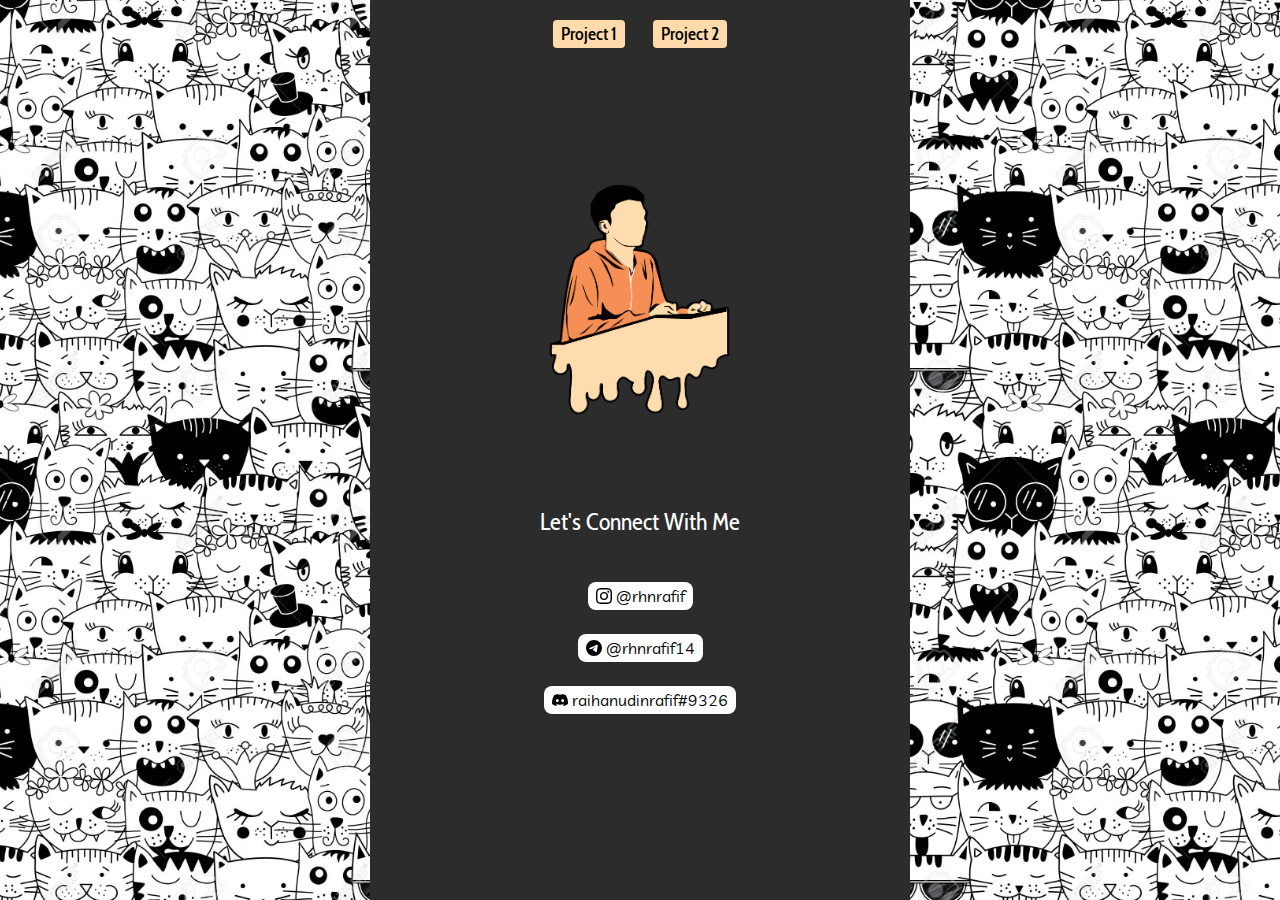
==== index.html @ d8d4a9e9 "dev web sudah dengan vite dan tailwind" ====
<!DOCTYPE html>
<html lang="en" class="scroll-smooth">

<head>
    <meta charset="UTF-8">
    <meta http-equiv="X-UA-Compatible" content="IE=edge">
    <meta name="viewport" content="width=device-width, initial-scale=1.0">
    <title>rhnrafif | Home</title>
    <link rel="stylesheet" href="/css/main.css">
    <link href="https://fonts.googleapis.com/css2?family=Cabin+Condensed:wght@400;500&display=swap" rel="stylesheet">
    <link href="https://fonts.googleapis.com/css2?family=Livvic:wght@300;500;600;700&display=swap" rel="stylesheet">
  <script type="module" crossorigin src="/assets/index.891d93e6.js"></script>
</head>

<body class="font-root bg-[url('/img/bg.png')] w-full h-[100vh] overflow-y-hidden">
    <div class="m-auto bg-dark pb-8 w-full h-[100vh] max-w-[540px] flex flex-col justify-center items-center relative">
        <img class="my-16 w-[200px]" src="/img/nft.png" alt="Logo">

        <!-- Button Project -->
        <div class="absolute top-5 m-auto flex flex-row gap-7">
            <button class="border-none bg-[#FFDBAC] px-2 rounded ">
                <a id="project1" class="text-lg font-medium text-black " href="#">Project 1</a>
            </button>
            <button class="border-none bg-[#FFDBAC] px-2 rounded">
                <a id="project2" class="text-lg font-medium text-black" href="#">Project 2</a>
            </button>
        </div>
        <div class="mt-5 mb-7">
            <p class="text-2xl text-white">Let's Connect With Me</p>
        </div>
        <div class="flex flex-col justify-center items-center gap-6 pt-4 mb-10">
            <!-- Instagram -->
            <button class="py-[2px] px-2 bg-white rounded-lg">
                <a class="flex justify-center items-center gap-1 font-link" href="https://instagram.com/rhnrafif"
                    target="_blank">
                    <svg class="w-5 md:w-4" role="img" viewBox="0 0 24 24" xmlns="http://www.w3.org/2000/svg">
                        <title>Instagram</title>
                        <path
                            d="M12 0C8.74 0 8.333.015 7.053.072 5.775.132 4.905.333 4.14.63c-.789.306-1.459.717-2.126 1.384S.935 3.35.63 4.14C.333 4.905.131 5.775.072 7.053.012 8.333 0 8.74 0 12s.015 3.667.072 4.947c.06 1.277.261 2.148.558 2.913.306.788.717 1.459 1.384 2.126.667.666 1.336 1.079 2.126 1.384.766.296 1.636.499 2.913.558C8.333 23.988 8.74 24 12 24s3.667-.015 4.947-.072c1.277-.06 2.148-.262 2.913-.558.788-.306 1.459-.718 2.126-1.384.666-.667 1.079-1.335 1.384-2.126.296-.765.499-1.636.558-2.913.06-1.28.072-1.687.072-4.947s-.015-3.667-.072-4.947c-.06-1.277-.262-2.149-.558-2.913-.306-.789-.718-1.459-1.384-2.126C21.319 1.347 20.651.935 19.86.63c-.765-.297-1.636-.499-2.913-.558C15.667.012 15.26 0 12 0zm0 2.16c3.203 0 3.585.016 4.85.071 1.17.055 1.805.249 2.227.415.562.217.96.477 1.382.896.419.42.679.819.896 1.381.164.422.36 1.057.413 2.227.057 1.266.07 1.646.07 4.85s-.015 3.585-.074 4.85c-.061 1.17-.256 1.805-.421 2.227-.224.562-.479.96-.899 1.382-.419.419-.824.679-1.38.896-.42.164-1.065.36-2.235.413-1.274.057-1.649.07-4.859.07-3.211 0-3.586-.015-4.859-.074-1.171-.061-1.816-.256-2.236-.421-.569-.224-.96-.479-1.379-.899-.421-.419-.69-.824-.9-1.38-.165-.42-.359-1.065-.42-2.235-.045-1.26-.061-1.649-.061-4.844 0-3.196.016-3.586.061-4.861.061-1.17.255-1.814.42-2.234.21-.57.479-.96.9-1.381.419-.419.81-.689 1.379-.898.42-.166 1.051-.361 2.221-.421 1.275-.045 1.65-.06 4.859-.06l.045.03zm0 3.678c-3.405 0-6.162 2.76-6.162 6.162 0 3.405 2.76 6.162 6.162 6.162 3.405 0 6.162-2.76 6.162-6.162 0-3.405-2.76-6.162-6.162-6.162zM12 16c-2.21 0-4-1.79-4-4s1.79-4 4-4 4 1.79 4 4-1.79 4-4 4zm7.846-10.405c0 .795-.646 1.44-1.44 1.44-.795 0-1.44-.646-1.44-1.44 0-.794.646-1.439 1.44-1.439.793-.001 1.44.645 1.44 1.439z" />
                    </svg><span class="text-base "> @rhnrafif</span>
                </a>
            </button>

            <!-- Telegram -->
            <button class="py-[2px] px-2 bg-white rounded-lg">
                <a class="flex justify-center items-center gap-1 font-link" href="https://t.me/rhnrafif14"
                    target="_blank">
                    <svg class="w-5 md:w-4" role="img" viewBox="0 0 24 24" xmlns="http://www.w3.org/2000/svg"
                        width="16px">
                        <title>Telegram</title>
                        <path
                            d="M11.944 0A12 12 0 0 0 0 12a12 12 0 0 0 12 12 12 12 0 0 0 12-12A12 12 0 0 0 12 0a12 12 0 0 0-.056 0zm4.962 7.224c.1-.002.321.023.465.14a.506.506 0 0 1 .171.325c.016.093.036.306.02.472-.18 1.898-.962 6.502-1.36 8.627-.168.9-.499 1.201-.82 1.23-.696.065-1.225-.46-1.9-.902-1.056-.693-1.653-1.124-2.678-1.8-1.185-.78-.417-1.21.258-1.91.177-.184 3.247-2.977 3.307-3.23.007-.032.014-.15-.056-.212s-.174-.041-.249-.024c-.106.024-1.793 1.14-5.061 3.345-.48.33-.913.49-1.302.48-.428-.008-1.252-.241-1.865-.44-.752-.245-1.349-.374-1.297-.789.027-.216.325-.437.893-.663 3.498-1.524 5.83-2.529 6.998-3.014 3.332-1.386 4.025-1.627 4.476-1.635z" />
                    </svg> <span class="text-base">@rhnrafif14</span>
                </a>
            </button>

            <!-- Discord -->
            <button class="py-[2px] px-2 bg-white rounded-lg">
                <a class="flex justify-center items-center gap-1 font-link" href="https://discord.com/" target="_blank">
                    <svg class="w-5 md:w-4" role="img" viewBox="0 0 24 24" xmlns="http://www.w3.org/2000/svg"
                        width="16px">
                        <title>Discord</title>
                        <path
                            d="M20.317 4.3698a19.7913 19.7913 0 00-4.8851-1.5152.0741.0741 0 00-.0785.0371c-.211.3753-.4447.8648-.6083 1.2495-1.8447-.2762-3.68-.2762-5.4868 0-.1636-.3933-.4058-.8742-.6177-1.2495a.077.077 0 00-.0785-.037 19.7363 19.7363 0 00-4.8852 1.515.0699.0699 0 00-.0321.0277C.5334 9.0458-.319 13.5799.0992 18.0578a.0824.0824 0 00.0312.0561c2.0528 1.5076 4.0413 2.4228 5.9929 3.0294a.0777.0777 0 00.0842-.0276c.4616-.6304.8731-1.2952 1.226-1.9942a.076.076 0 00-.0416-.1057c-.6528-.2476-1.2743-.5495-1.8722-.8923a.077.077 0 01-.0076-.1277c.1258-.0943.2517-.1923.3718-.2914a.0743.0743 0 01.0776-.0105c3.9278 1.7933 8.18 1.7933 12.0614 0a.0739.0739 0 01.0785.0095c.1202.099.246.1981.3728.2924a.077.077 0 01-.0066.1276 12.2986 12.2986 0 01-1.873.8914.0766.0766 0 00-.0407.1067c.3604.698.7719 1.3628 1.225 1.9932a.076.076 0 00.0842.0286c1.961-.6067 3.9495-1.5219 6.0023-3.0294a.077.077 0 00.0313-.0552c.5004-5.177-.8382-9.6739-3.5485-13.6604a.061.061 0 00-.0312-.0286zM8.02 15.3312c-1.1825 0-2.1569-1.0857-2.1569-2.419 0-1.3332.9555-2.4189 2.157-2.4189 1.2108 0 2.1757 1.0952 2.1568 2.419 0 1.3332-.9555 2.4189-2.1569 2.4189zm7.9748 0c-1.1825 0-2.1569-1.0857-2.1569-2.419 0-1.3332.9554-2.4189 2.1569-2.4189 1.2108 0 2.1757 1.0952 2.1568 2.419 0 1.3332-.946 2.4189-2.1568 2.4189Z" />
                    </svg> <span class="text-base"> raihanudinrafif#9326 </span>
                </a>
            </button>
            </a>
            </button>
        </div>
    </div>
    <script type="module" src="/js/main.js"></script>
</body>

</html>
---- css/main.css ----
/*
! tailwindcss v3.1.8 | MIT License | https://tailwindcss.com
*/

/*
1. Prevent padding and border from affecting element width. (https://github.com/mozdevs/cssremedy/issues/4)
2. Allow adding a border to an element by just adding a border-width. (https://github.com/tailwindcss/tailwindcss/pull/116)
*/

*,
::before,
::after {
  box-sizing: border-box;
  /* 1 */
  border-width: 0;
  /* 2 */
  border-style: solid;
  /* 2 */
  border-color: #e5e7eb;
  /* 2 */
}

::before,
::after {
  --tw-content: '';
}

/*
1. Use a consistent sensible line-height in all browsers.
2. Prevent adjustments of font size after orientation changes in iOS.
3. Use a more readable tab size.
4. Use the user's configured `sans` font-family by default.
*/

html {
  line-height: 1.5;
  /* 1 */
  -webkit-text-size-adjust: 100%;
  /* 2 */
  -moz-tab-size: 4;
  /* 3 */
  -o-tab-size: 4;
     tab-size: 4;
  /* 3 */
  font-family: ui-sans-serif, system-ui, -apple-system, BlinkMacSystemFont, "Segoe UI", Roboto, "Helvetica Neue", Arial, "Noto Sans", sans-serif, "Apple Color Emoji", "Segoe UI Emoji", "Segoe UI Symbol", "Noto Color Emoji";
  /* 4 */
}

/*
1. Remove the margin in all browsers.
2. Inherit line-height from `html` so users can set them as a class directly on the `html` element.
*/

body {
  margin: 0;
  /* 1 */
  line-height: inherit;
  /* 2 */
}

/*
1. Add the correct height in Firefox.
2. Correct the inheritance of border color in Firefox. (https://bugzilla.mozilla.org/show_bug.cgi?id=190655)
3. Ensure horizontal rules are visible by default.
*/

hr {
  height: 0;
  /* 1 */
  color: inherit;
  /* 2 */
  border-top-width: 1px;
  /* 3 */
}

/*
Add the correct text decoration in Chrome, Edge, and Safari.
*/

abbr:where([title]) {
  -webkit-text-decoration: underline dotted;
          text-decoration: underline dotted;
}

/*
Remove the default font size and weight for headings.
*/

h1,
h2,
h3,
h4,
h5,
h6 {
  font-size: inherit;
  font-weight: inherit;
}

/*
Reset links to optimize for opt-in styling instead of opt-out.
*/

a {
  color: inherit;
  text-decoration: inherit;
}

/*
Add the correct font weight in Edge and Safari.
*/

b,
strong {
  font-weight: bolder;
}

/*
1. Use the user's configured `mono` font family by default.
2. Correct the odd `em` font sizing in all browsers.
*/

code,
kbd,
samp,
pre {
  font-family: ui-monospace, SFMono-Regular, Menlo, Monaco, Consolas, "Liberation Mono", "Courier New", monospace;
  /* 1 */
  font-size: 1em;
  /* 2 */
}

/*
Add the correct font size in all browsers.
*/

small {
  font-size: 80%;
}

/*
Prevent `sub` and `sup` elements from affecting the line height in all browsers.
*/

sub,
sup {
  font-size: 75%;
  line-height: 0;
  position: relative;
  vertical-align: baseline;
}

sub {
  bottom: -0.25em;
}

sup {
  top: -0.5em;
}

/*
1. Remove text indentation from table contents in Chrome and Safari. (https://bugs.chromium.org/p/chromium/issues/detail?id=999088, https://bugs.webkit.org/show_bug.cgi?id=201297)
2. Correct table border color inheritance in all Chrome and Safari. (https://bugs.chromium.org/p/chromium/issues/detail?id=935729, https://bugs.webkit.org/show_bug.cgi?id=195016)
3. Remove gaps between table borders by default.
*/

table {
  text-indent: 0;
  /* 1 */
  border-color: inherit;
  /* 2 */
  border-collapse: collapse;
  /* 3 */
}

/*
1. Change the font styles in all browsers.
2. Remove the margin in Firefox and Safari.
3. Remove default padding in all browsers.
*/

button,
input,
optgroup,
select,
textarea {
  font-family: inherit;
  /* 1 */
  font-size: 100%;
  /* 1 */
  font-weight: inherit;
  /* 1 */
  line-height: inherit;
  /* 1 */
  color: inherit;
  /* 1 */
  margin: 0;
  /* 2 */
  padding: 0;
  /* 3 */
}

/*
Remove the inheritance of text transform in Edge and Firefox.
*/

button,
select {
  text-transform: none;
}

/*
1. Correct the inability to style clickable types in iOS and Safari.
2. Remove default button styles.
*/

button,
[type='button'],
[type='reset'],
[type='submit'] {
  -webkit-appearance: button;
  /* 1 */
  background-color: transparent;
  /* 2 */
  background-image: none;
  /* 2 */
}

/*
Use the modern Firefox focus style for all focusable elements.
*/

:-moz-focusring {
  outline: auto;
}

/*
Remove the additional `:invalid` styles in Firefox. (https://github.com/mozilla/gecko-dev/blob/2f9eacd9d3d995c937b4251a5557d95d494c9be1/layout/style/res/forms.css#L728-L737)
*/

:-moz-ui-invalid {
  box-shadow: none;
}

/*
Add the correct vertical alignment in Chrome and Firefox.
*/

progress {
  vertical-align: baseline;
}

/*
Correct the cursor style of increment and decrement buttons in Safari.
*/

::-webkit-inner-spin-button,
::-webkit-outer-spin-button {
  height: auto;
}

/*
1. Correct the odd appearance in Chrome and Safari.
2. Correct the outline style in Safari.
*/

[type='search'] {
  -webkit-appearance: textfield;
  /* 1 */
  outline-offset: -2px;
  /* 2 */
}

/*
Remove the inner padding in Chrome and Safari on macOS.
*/

::-webkit-search-decoration {
  -webkit-appearance: none;
}

/*
1. Correct the inability to style clickable types in iOS and Safari.
2. Change font properties to `inherit` in Safari.
*/

::-webkit-file-upload-button {
  -webkit-appearance: button;
  /* 1 */
  font: inherit;
  /* 2 */
}

/*
Add the correct display in Chrome and Safari.
*/

summary {
  display: list-item;
}

/*
Removes the default spacing and border for appropriate elements.
*/

blockquote,
dl,
dd,
h1,
h2,
h3,
h4,
h5,
h6,
hr,
figure,
p,
pre {
  margin: 0;
}

fieldset {
  margin: 0;
  padding: 0;
}

legend {
  padding: 0;
}

ol,
ul,
menu {
  list-style: none;
  margin: 0;
  padding: 0;
}

/*
Prevent resizing textareas horizontally by default.
*/

textarea {
  resize: vertical;
}

/*
1. Reset the default placeholder opacity in Firefox. (https://github.com/tailwindlabs/tailwindcss/issues/3300)
2. Set the default placeholder color to the user's configured gray 400 color.
*/

input::-moz-placeholder, textarea::-moz-placeholder {
  opacity: 1;
  /* 1 */
  color: #9ca3af;
  /* 2 */
}

input::placeholder,
textarea::placeholder {
  opacity: 1;
  /* 1 */
  color: #9ca3af;
  /* 2 */
}

/*
Set the default cursor for buttons.
*/

button,
[role="button"] {
  cursor: pointer;
}

/*
Make sure disabled buttons don't get the pointer cursor.
*/

:disabled {
  cursor: default;
}

/*
1. Make replaced elements `display: block` by default. (https://github.com/mozdevs/cssremedy/issues/14)
2. Add `vertical-align: middle` to align replaced elements more sensibly by default. (https://github.com/jensimmons/cssremedy/issues/14#issuecomment-634934210)
   This can trigger a poorly considered lint error in some tools but is included by design.
*/

img,
svg,
video,
canvas,
audio,
iframe,
embed,
object {
  display: block;
  /* 1 */
  vertical-align: middle;
  /* 2 */
}

/*
Constrain images and videos to the parent width and preserve their intrinsic aspect ratio. (https://github.com/mozdevs/cssremedy/issues/14)
*/

img,
video {
  max-width: 100%;
  height: auto;
}

*, ::before, ::after {
  --tw-border-spacing-x: 0;
  --tw-border-spacing-y: 0;
  --tw-translate-x: 0;
  --tw-translate-y: 0;
  --tw-rotate: 0;
  --tw-skew-x: 0;
  --tw-skew-y: 0;
  --tw-scale-x: 1;
  --tw-scale-y: 1;
  --tw-pan-x:  ;
  --tw-pan-y:  ;
  --tw-pinch-zoom:  ;
  --tw-scroll-snap-strictness: proximity;
  --tw-ordinal:  ;
  --tw-slashed-zero:  ;
  --tw-numeric-figure:  ;
  --tw-numeric-spacing:  ;
  --tw-numeric-fraction:  ;
  --tw-ring-inset:  ;
  --tw-ring-offset-width: 0px;
  --tw-ring-offset-color: #fff;
  --tw-ring-color: rgb(59 130 246 / 0.5);
  --tw-ring-offset-shadow: 0 0 #0000;
  --tw-ring-shadow: 0 0 #0000;
  --tw-shadow: 0 0 #0000;
  --tw-shadow-colored: 0 0 #0000;
  --tw-blur:  ;
  --tw-brightness:  ;
  --tw-contrast:  ;
  --tw-grayscale:  ;
  --tw-hue-rotate:  ;
  --tw-invert:  ;
  --tw-saturate:  ;
  --tw-sepia:  ;
  --tw-drop-shadow:  ;
  --tw-backdrop-blur:  ;
  --tw-backdrop-brightness:  ;
  --tw-backdrop-contrast:  ;
  --tw-backdrop-grayscale:  ;
  --tw-backdrop-hue-rotate:  ;
  --tw-backdrop-invert:  ;
  --tw-backdrop-opacity:  ;
  --tw-backdrop-saturate:  ;
  --tw-backdrop-sepia:  ;
}

::-webkit-backdrop {
  --tw-border-spacing-x: 0;
  --tw-border-spacing-y: 0;
  --tw-translate-x: 0;
  --tw-translate-y: 0;
  --tw-rotate: 0;
  --tw-skew-x: 0;
  --tw-skew-y: 0;
  --tw-scale-x: 1;
  --tw-scale-y: 1;
  --tw-pan-x:  ;
  --tw-pan-y:  ;
  --tw-pinch-zoom:  ;
  --tw-scroll-snap-strictness: proximity;
  --tw-ordinal:  ;
  --tw-slashed-zero:  ;
  --tw-numeric-figure:  ;
  --tw-numeric-spacing:  ;
  --tw-numeric-fraction:  ;
  --tw-ring-inset:  ;
  --tw-ring-offset-width: 0px;
  --tw-ring-offset-color: #fff;
  --tw-ring-color: rgb(59 130 246 / 0.5);
  --tw-ring-offset-shadow: 0 0 #0000;
  --tw-ring-shadow: 0 0 #0000;
  --tw-shadow: 0 0 #0000;
  --tw-shadow-colored: 0 0 #0000;
  --tw-blur:  ;
  --tw-brightness:  ;
  --tw-contrast:  ;
  --tw-grayscale:  ;
  --tw-hue-rotate:  ;
  --tw-invert:  ;
  --tw-saturate:  ;
  --tw-sepia:  ;
  --tw-drop-shadow:  ;
  --tw-backdrop-blur:  ;
  --tw-backdrop-brightness:  ;
  --tw-backdrop-contrast:  ;
  --tw-backdrop-grayscale:  ;
  --tw-backdrop-hue-rotate:  ;
  --tw-backdrop-invert:  ;
  --tw-backdrop-opacity:  ;
  --tw-backdrop-saturate:  ;
  --tw-backdrop-sepia:  ;
}

::backdrop {
  --tw-border-spacing-x: 0;
  --tw-border-spacing-y: 0;
  --tw-translate-x: 0;
  --tw-translate-y: 0;
  --tw-rotate: 0;
  --tw-skew-x: 0;
  --tw-skew-y: 0;
  --tw-scale-x: 1;
  --tw-scale-y: 1;
  --tw-pan-x:  ;
  --tw-pan-y:  ;
  --tw-pinch-zoom:  ;
  --tw-scroll-snap-strictness: proximity;
  --tw-ordinal:  ;
  --tw-slashed-zero:  ;
  --tw-numeric-figure:  ;
  --tw-numeric-spacing:  ;
  --tw-numeric-fraction:  ;
  --tw-ring-inset:  ;
  --tw-ring-offset-width: 0px;
  --tw-ring-offset-color: #fff;
  --tw-ring-color: rgb(59 130 246 / 0.5);
  --tw-ring-offset-shadow: 0 0 #0000;
  --tw-ring-shadow: 0 0 #0000;
  --tw-shadow: 0 0 #0000;
  --tw-shadow-colored: 0 0 #0000;
  --tw-blur:  ;
  --tw-brightness:  ;
  --tw-contrast:  ;
  --tw-grayscale:  ;
  --tw-hue-rotate:  ;
  --tw-invert:  ;
  --tw-saturate:  ;
  --tw-sepia:  ;
  --tw-drop-shadow:  ;
  --tw-backdrop-blur:  ;
  --tw-backdrop-brightness:  ;
  --tw-backdrop-contrast:  ;
  --tw-backdrop-grayscale:  ;
  --tw-backdrop-hue-rotate:  ;
  --tw-backdrop-invert:  ;
  --tw-backdrop-opacity:  ;
  --tw-backdrop-saturate:  ;
  --tw-backdrop-sepia:  ;
}

.absolute {
  position: absolute;
}

.relative {
  position: relative;
}

.top-5 {
  top: 1.25rem;
}

.m-auto {
  margin: auto;
}

.my-16 {
  margin-top: 4rem;
  margin-bottom: 4rem;
}

.mt-5 {
  margin-top: 1.25rem;
}

.mb-7 {
  margin-bottom: 1.75rem;
}

.mb-8 {
  margin-bottom: 2rem;
}

.mb-10 {
  margin-bottom: 2.5rem;
}

.flex {
  display: flex;
}

.h-\[100vh\] {
  height: 100vh;
}

.w-full {
  width: 100%;
}

.w-\[200px\] {
  width: 200px;
}

.w-5 {
  width: 1.25rem;
}

.max-w-\[540px\] {
  max-width: 540px;
}

.flex-row {
  flex-direction: row;
}

.flex-col {
  flex-direction: column;
}

.items-center {
  align-items: center;
}

.justify-center {
  justify-content: center;
}

.gap-7 {
  gap: 1.75rem;
}

.gap-6 {
  gap: 1.5rem;
}

.gap-1 {
  gap: 0.25rem;
}

.overflow-y-hidden {
  overflow-y: hidden;
}

.scroll-smooth {
  scroll-behavior: smooth;
}

.rounded {
  border-radius: 0.25rem;
}

.rounded-lg {
  border-radius: 0.5rem;
}

.border-none {
  border-style: none;
}

.bg-dark {
  --tw-bg-opacity: 1;
  background-color: rgb(44 44 44 / var(--tw-bg-opacity));
}

.bg-\[\#FFDBAC\] {
  --tw-bg-opacity: 1;
  background-color: rgb(255 219 172 / var(--tw-bg-opacity));
}

.bg-white {
  --tw-bg-opacity: 1;
  background-color: rgb(255 255 255 / var(--tw-bg-opacity));
}

.bg-\[url\(\'\/img\/bg\.png\'\)\] {
  background-image: url('/img/bg.png');
}

.px-2 {
  padding-left: 0.5rem;
  padding-right: 0.5rem;
}

.py-\[3px\] {
  padding-top: 3px;
  padding-bottom: 3px;
}

.px-\[6px\] {
  padding-left: 6px;
  padding-right: 6px;
}

.py-1 {
  padding-top: 0.25rem;
  padding-bottom: 0.25rem;
}

.px-1 {
  padding-left: 0.25rem;
  padding-right: 0.25rem;
}

.py-\[2px\] {
  padding-top: 2px;
  padding-bottom: 2px;
}

.pb-8 {
  padding-bottom: 2rem;
}

.pt-4 {
  padding-top: 1rem;
}

.pb-6 {
  padding-bottom: 1.5rem;
}

.font-root {
  font-family: Cabin Condensed, sans-serif;
}

.font-link {
  font-family: Livvic;
}

.text-lg {
  font-size: 1.125rem;
  line-height: 1.75rem;
}

.text-2xl {
  font-size: 1.5rem;
  line-height: 2rem;
}

.text-base {
  font-size: 1rem;
  line-height: 1.5rem;
}

.text-xl {
  font-size: 1.25rem;
  line-height: 1.75rem;
}

.font-medium {
  font-weight: 500;
}

.text-black {
  --tw-text-opacity: 1;
  color: rgb(0 0 0 / var(--tw-text-opacity));
}

.text-white {
  --tw-text-opacity: 1;
  color: rgb(255 255 255 / var(--tw-text-opacity));
}

body{
  background-size: 40%;
  background-position: center;
}

@media (min-width: 768px) {
  .md\:w-4 {
    width: 1rem;
  }

  .md\:py-\[2\.5px\] {
    padding-top: 2.5px;
    padding-bottom: 2.5px;
  }

  .md\:text-base {
    font-size: 1rem;
    line-height: 1.5rem;
  }
}
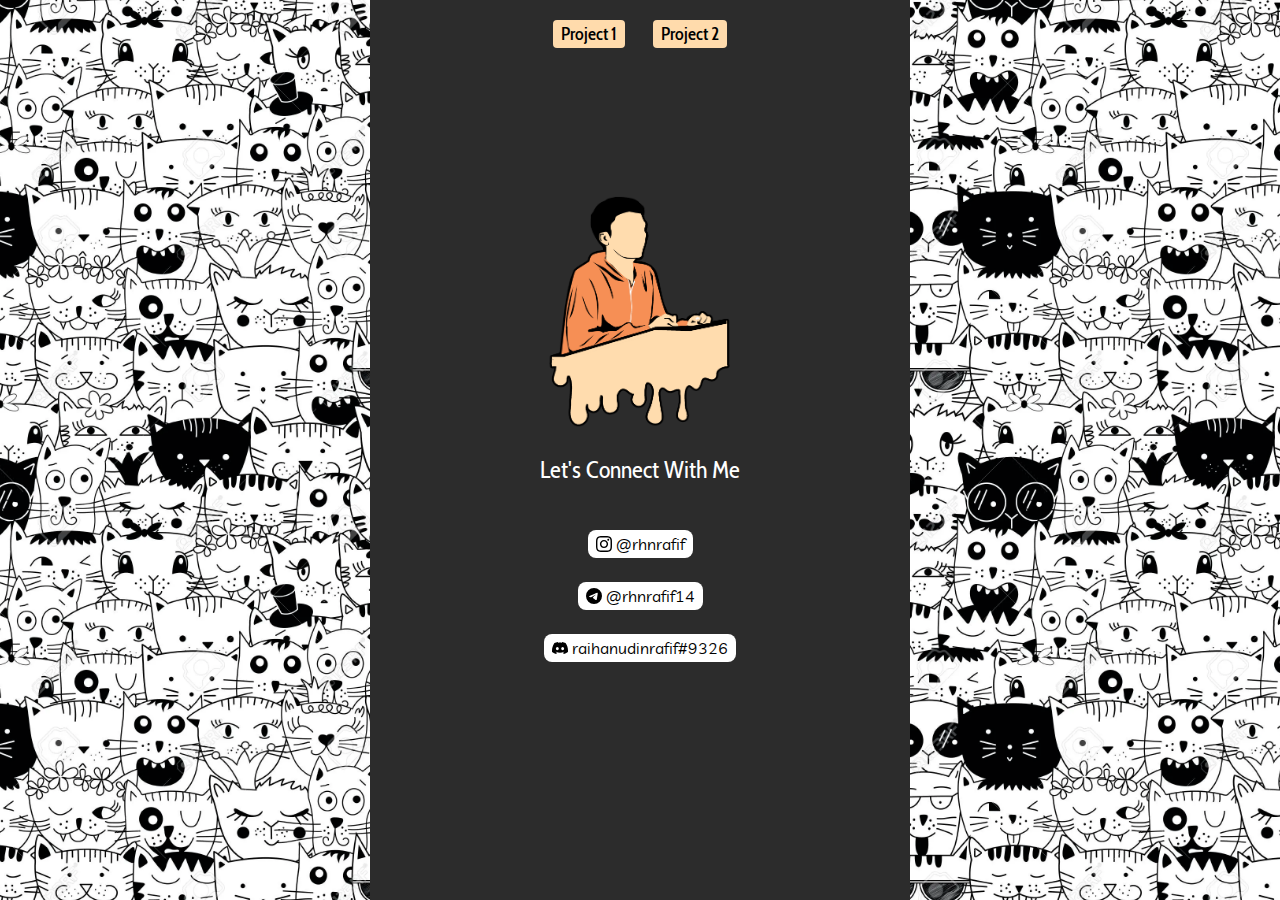
==== commit 926d6356: "perubahan sedikit" ====
--- a/index.html
+++ b/index.html
@@ -13,8 +13,10 @@
 </head>
 
 <body class="font-root bg-[url('/img/bg.png')] w-full h-[100vh] overflow-y-hidden">
-    <div class="m-auto bg-dark pb-8 w-full h-[100vh] max-w-[540px] flex flex-col justify-center items-center relative">
-        <img class="my-16 w-[200px]" src="/img/nft.png" alt="Logo">
+    <div class="mx-auto bg-dark pb-8 w-full h-[100vh] max-w-[540px] flex flex-col justify-center items-center relative">
+        <div class="mt-6">
+        <img class="w-[200px]" src="/img/nft.png" alt="Logo">
+        </div>
 
         <!-- Button Project -->
         <div class="absolute top-5 m-auto flex flex-row gap-7">
--- a/css/main.css
+++ b/css/main.css
@@ -572,6 +572,21 @@
   margin-bottom: 4rem;
 }
 
+.my-12 {
+  margin-top: 3rem;
+  margin-bottom: 3rem;
+}
+
+.mx-auto {
+  margin-left: auto;
+  margin-right: auto;
+}
+
+.my-14 {
+  margin-top: 3.5rem;
+  margin-bottom: 3.5rem;
+}
+
 .mt-5 {
   margin-top: 1.25rem;
 }
@@ -580,12 +595,12 @@
   margin-bottom: 1.75rem;
 }
 
-.mb-8 {
-  margin-bottom: 2rem;
-}
-
 .mb-10 {
   margin-bottom: 2.5rem;
+}
+
+.mt-6 {
+  margin-top: 1.5rem;
 }
 
 .flex {
@@ -684,26 +699,6 @@
   padding-right: 0.5rem;
 }
 
-.py-\[3px\] {
-  padding-top: 3px;
-  padding-bottom: 3px;
-}
-
-.px-\[6px\] {
-  padding-left: 6px;
-  padding-right: 6px;
-}
-
-.py-1 {
-  padding-top: 0.25rem;
-  padding-bottom: 0.25rem;
-}
-
-.px-1 {
-  padding-left: 0.25rem;
-  padding-right: 0.25rem;
-}
-
 .py-\[2px\] {
   padding-top: 2px;
   padding-bottom: 2px;
@@ -717,10 +712,6 @@
   padding-top: 1rem;
 }
 
-.pb-6 {
-  padding-bottom: 1.5rem;
-}
-
 .font-root {
   font-family: Cabin Condensed, sans-serif;
 }
@@ -742,11 +733,6 @@
 .text-base {
   font-size: 1rem;
   line-height: 1.5rem;
-}
-
-.text-xl {
-  font-size: 1.25rem;
-  line-height: 1.75rem;
 }
 
 .font-medium {
@@ -772,14 +758,4 @@
   .md\:w-4 {
     width: 1rem;
   }
-
-  .md\:py-\[2\.5px\] {
-    padding-top: 2.5px;
-    padding-bottom: 2.5px;
-  }
-
-  .md\:text-base {
-    font-size: 1rem;
-    line-height: 1.5rem;
-  }
 }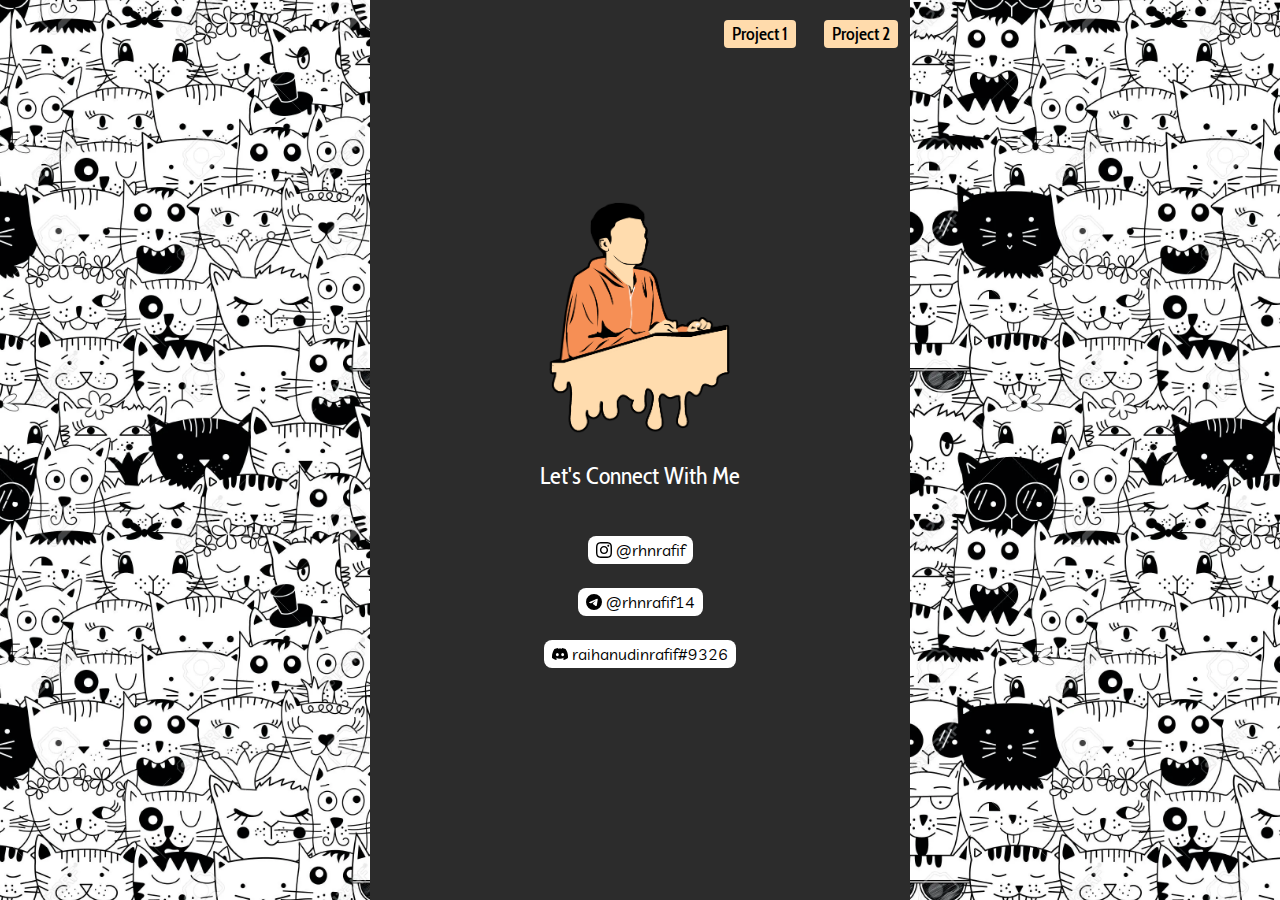
==== commit 88c3c215: "mengubah posisi nav project" ====
--- a/index.html
+++ b/index.html
@@ -12,14 +12,14 @@
   <script type="module" crossorigin src="/assets/index.891d93e6.js"></script>
 </head>
 
-<body class="font-root bg-[url('/img/bg.png')] w-full h-[100vh] overflow-y-hidden">
+<body class="font-root bg-[url('/img/bg.png')] w-full h-[100vh] ">
     <div class="mx-auto bg-dark pb-8 w-full h-[100vh] max-w-[540px] flex flex-col justify-center items-center relative">
         <div class="mt-6">
         <img class="w-[200px]" src="/img/nft.png" alt="Logo">
         </div>
 
         <!-- Button Project -->
-        <div class="absolute top-5 m-auto flex flex-row gap-7">
+        <div class="absolute top-5 right-3 flex flex-row gap-7">
             <button class="border-none bg-[#FFDBAC] px-2 rounded ">
                 <a id="project1" class="text-lg font-medium text-black " href="#">Project 1</a>
             </button>
@@ -30,7 +30,7 @@
         <div class="mt-5 mb-7">
             <p class="text-2xl text-white">Let's Connect With Me</p>
         </div>
-        <div class="flex flex-col justify-center items-center gap-6 pt-4 mb-10">
+        <div class="flex flex-col justify-center items-center gap-6 pt-4 mb-7">
             <!-- Instagram -->
             <button class="py-[2px] px-2 bg-white rounded-lg">
                 <a class="flex justify-center items-center gap-1 font-link" href="https://instagram.com/rhnrafif"
--- a/css/main.css
+++ b/css/main.css
@@ -563,18 +563,16 @@
   top: 1.25rem;
 }
 
+.right-1 {
+  right: 0.25rem;
+}
+
+.right-3 {
+  right: 0.75rem;
+}
+
 .m-auto {
   margin: auto;
-}
-
-.my-16 {
-  margin-top: 4rem;
-  margin-bottom: 4rem;
-}
-
-.my-12 {
-  margin-top: 3rem;
-  margin-bottom: 3rem;
 }
 
 .mx-auto {
@@ -582,9 +580,8 @@
   margin-right: auto;
 }
 
-.my-14 {
-  margin-top: 3.5rem;
-  margin-bottom: 3.5rem;
+.mt-6 {
+  margin-top: 1.5rem;
 }
 
 .mt-5 {
@@ -599,10 +596,6 @@
   margin-bottom: 2.5rem;
 }
 
-.mt-6 {
-  margin-top: 1.5rem;
-}
-
 .flex {
   display: flex;
 }
@@ -641,6 +634,10 @@
 
 .justify-center {
   justify-content: center;
+}
+
+.justify-between {
+  justify-content: space-between;
 }
 
 .gap-7 {
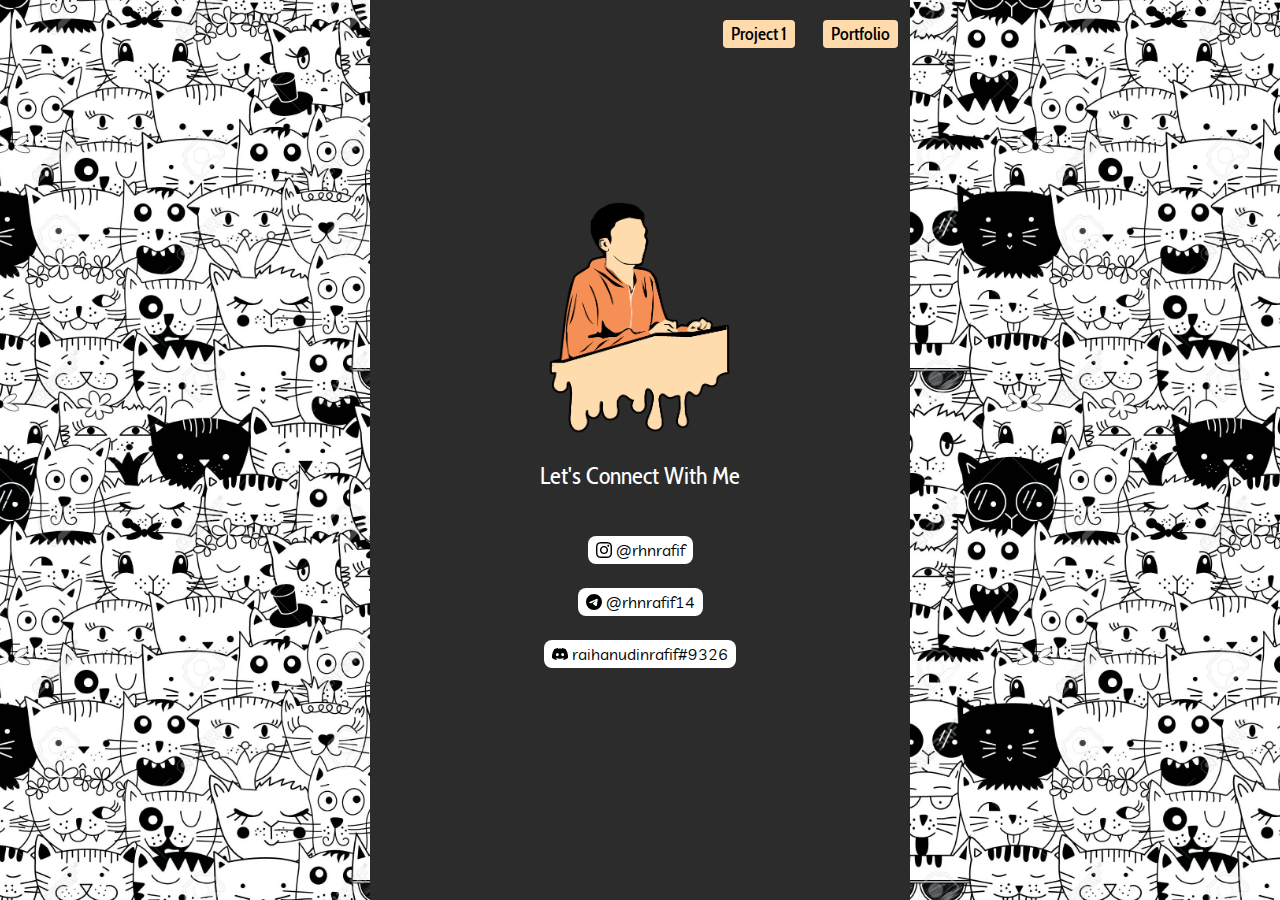
==== commit 7a35e73c: "add portfolio" ====
--- a/index.html
+++ b/index.html
@@ -24,7 +24,7 @@
                 <a id="project1" class="text-lg font-medium text-black " href="#">Project 1</a>
             </button>
             <button class="border-none bg-[#FFDBAC] px-2 rounded">
-                <a id="project2" class="text-lg font-medium text-black" href="#">Project 2</a>
+                <a id="project2" class="text-lg font-medium text-black" href="#">Portfolio</a>
             </button>
         </div>
         <div class="mt-5 mb-7">
--- a/css/main.css
+++ b/css/main.css
@@ -563,16 +563,8 @@
   top: 1.25rem;
 }
 
-.right-1 {
-  right: 0.25rem;
-}
-
 .right-3 {
   right: 0.75rem;
-}
-
-.m-auto {
-  margin: auto;
 }
 
 .mx-auto {
@@ -592,10 +584,6 @@
   margin-bottom: 1.75rem;
 }
 
-.mb-10 {
-  margin-bottom: 2.5rem;
-}
-
 .flex {
   display: flex;
 }
@@ -636,10 +624,6 @@
   justify-content: center;
 }
 
-.justify-between {
-  justify-content: space-between;
-}
-
 .gap-7 {
   gap: 1.75rem;
 }
@@ -650,10 +634,6 @@
 
 .gap-1 {
   gap: 0.25rem;
-}
-
-.overflow-y-hidden {
-  overflow-y: hidden;
 }
 
 .scroll-smooth {
